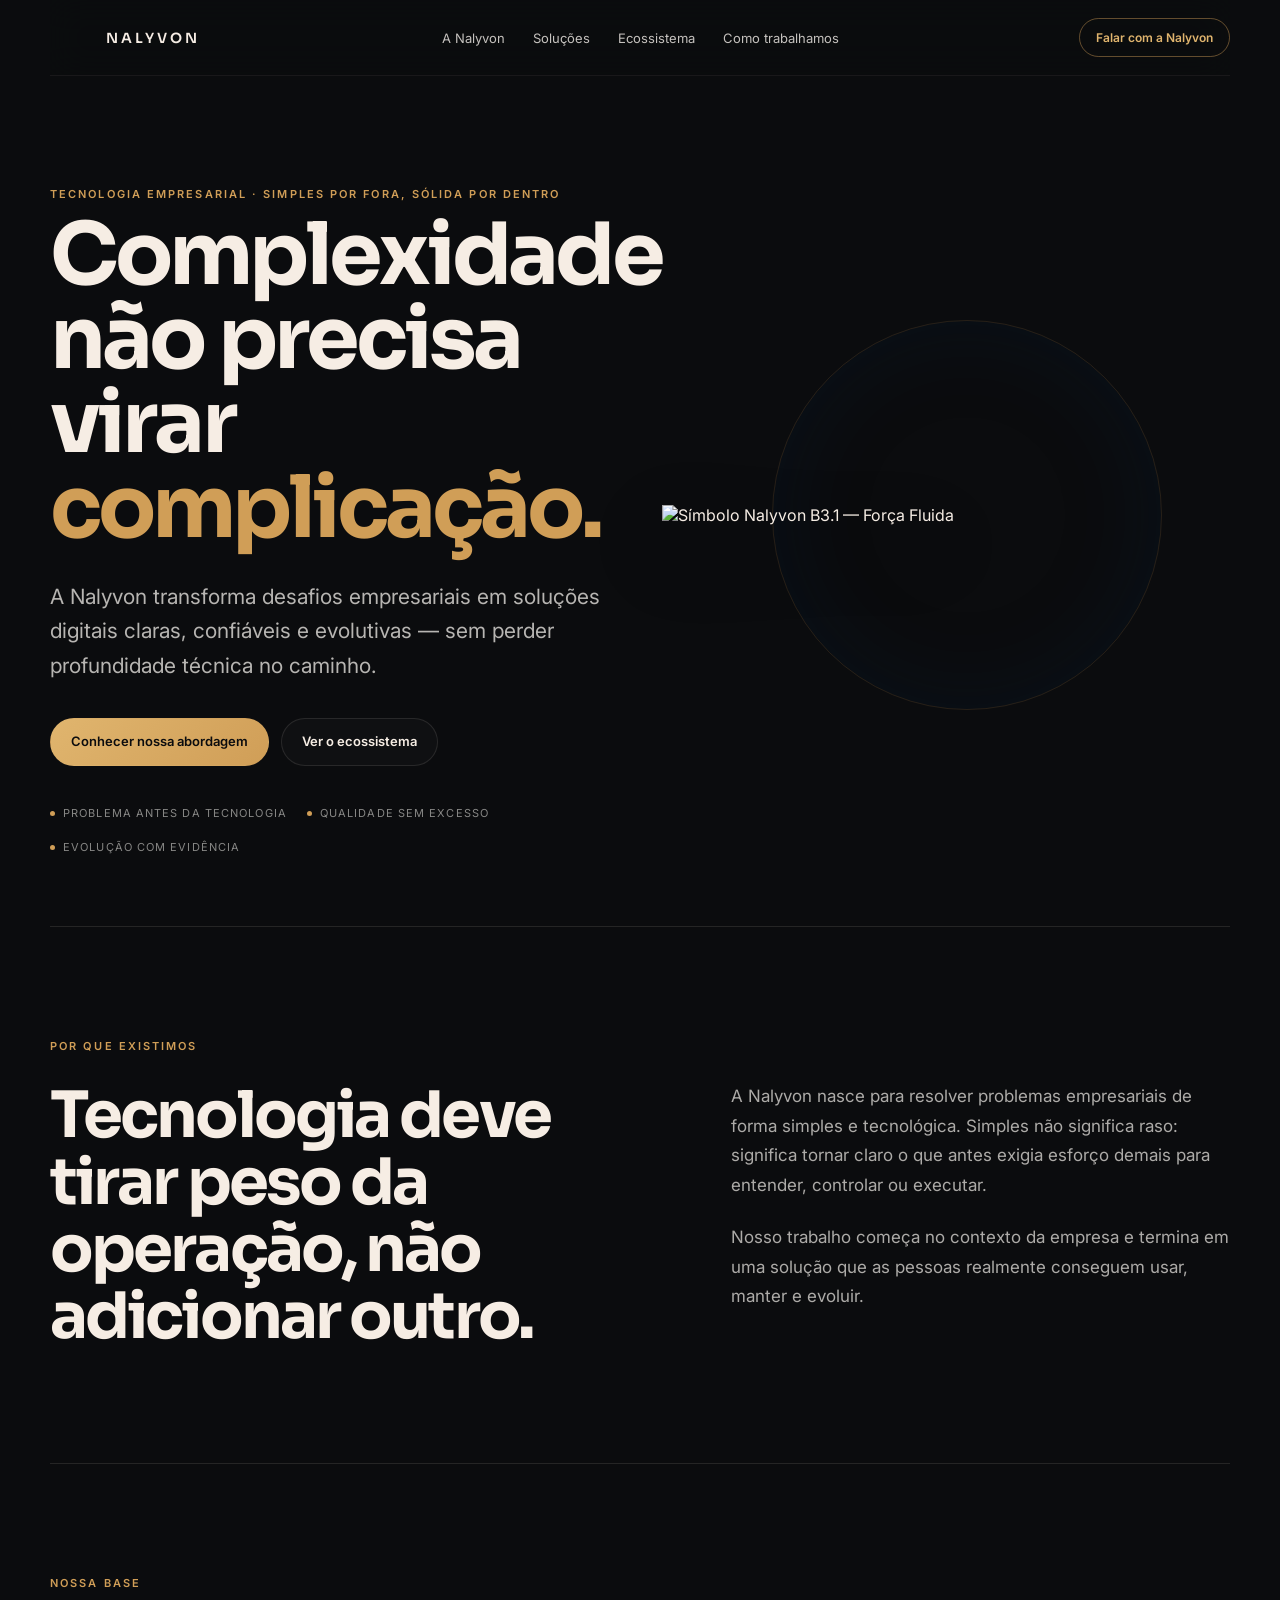
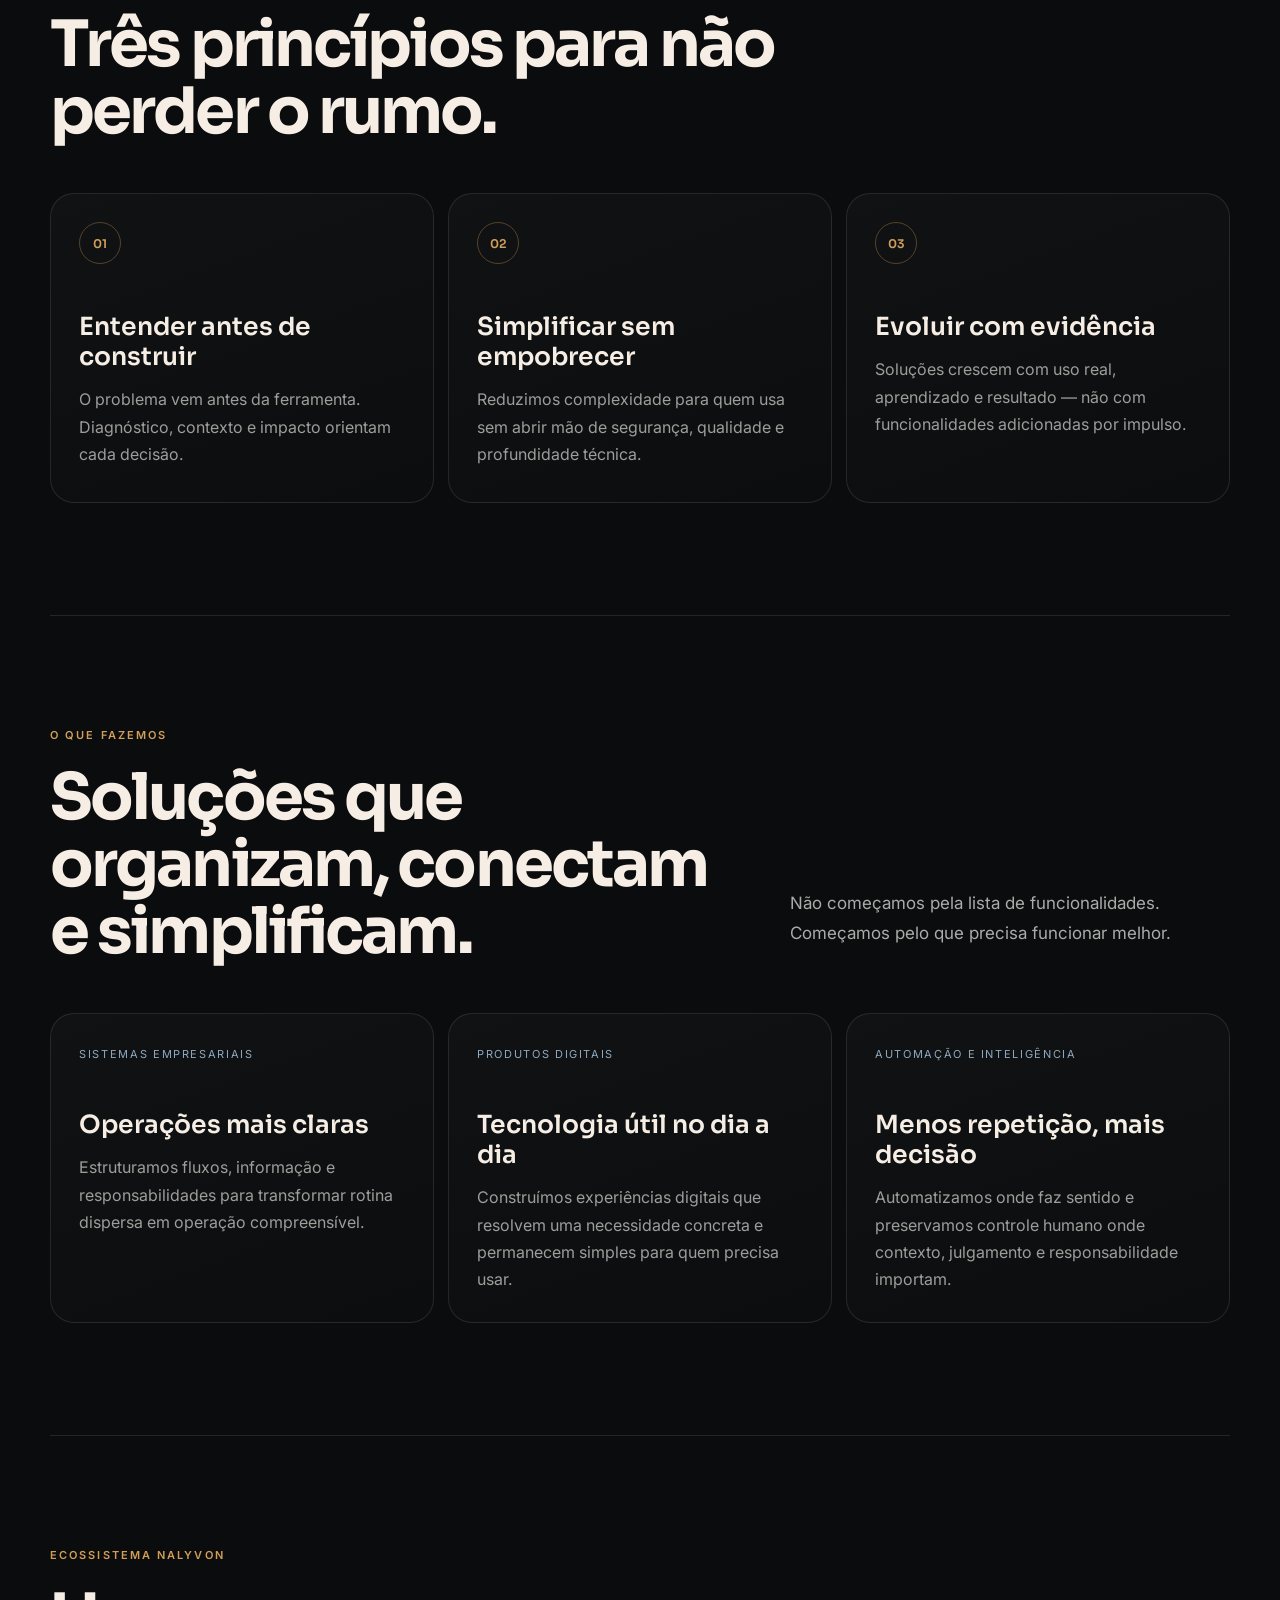
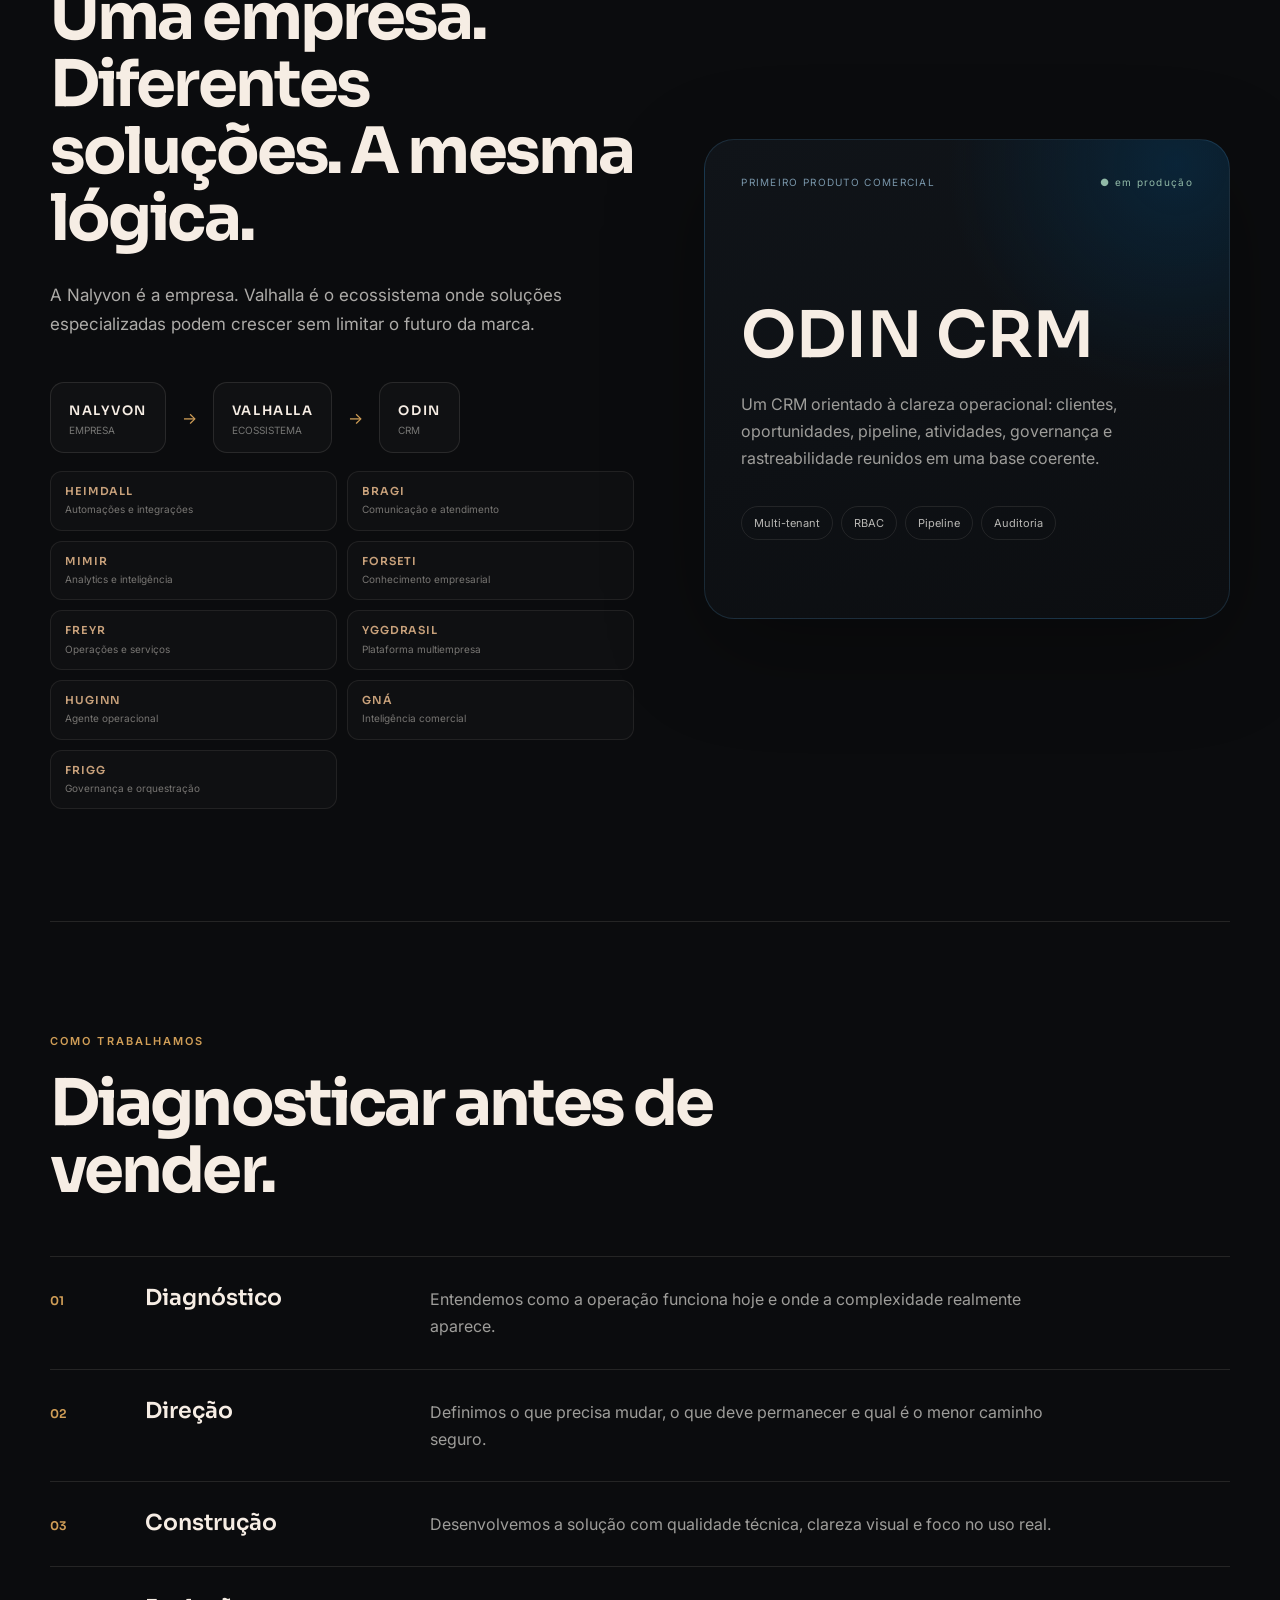
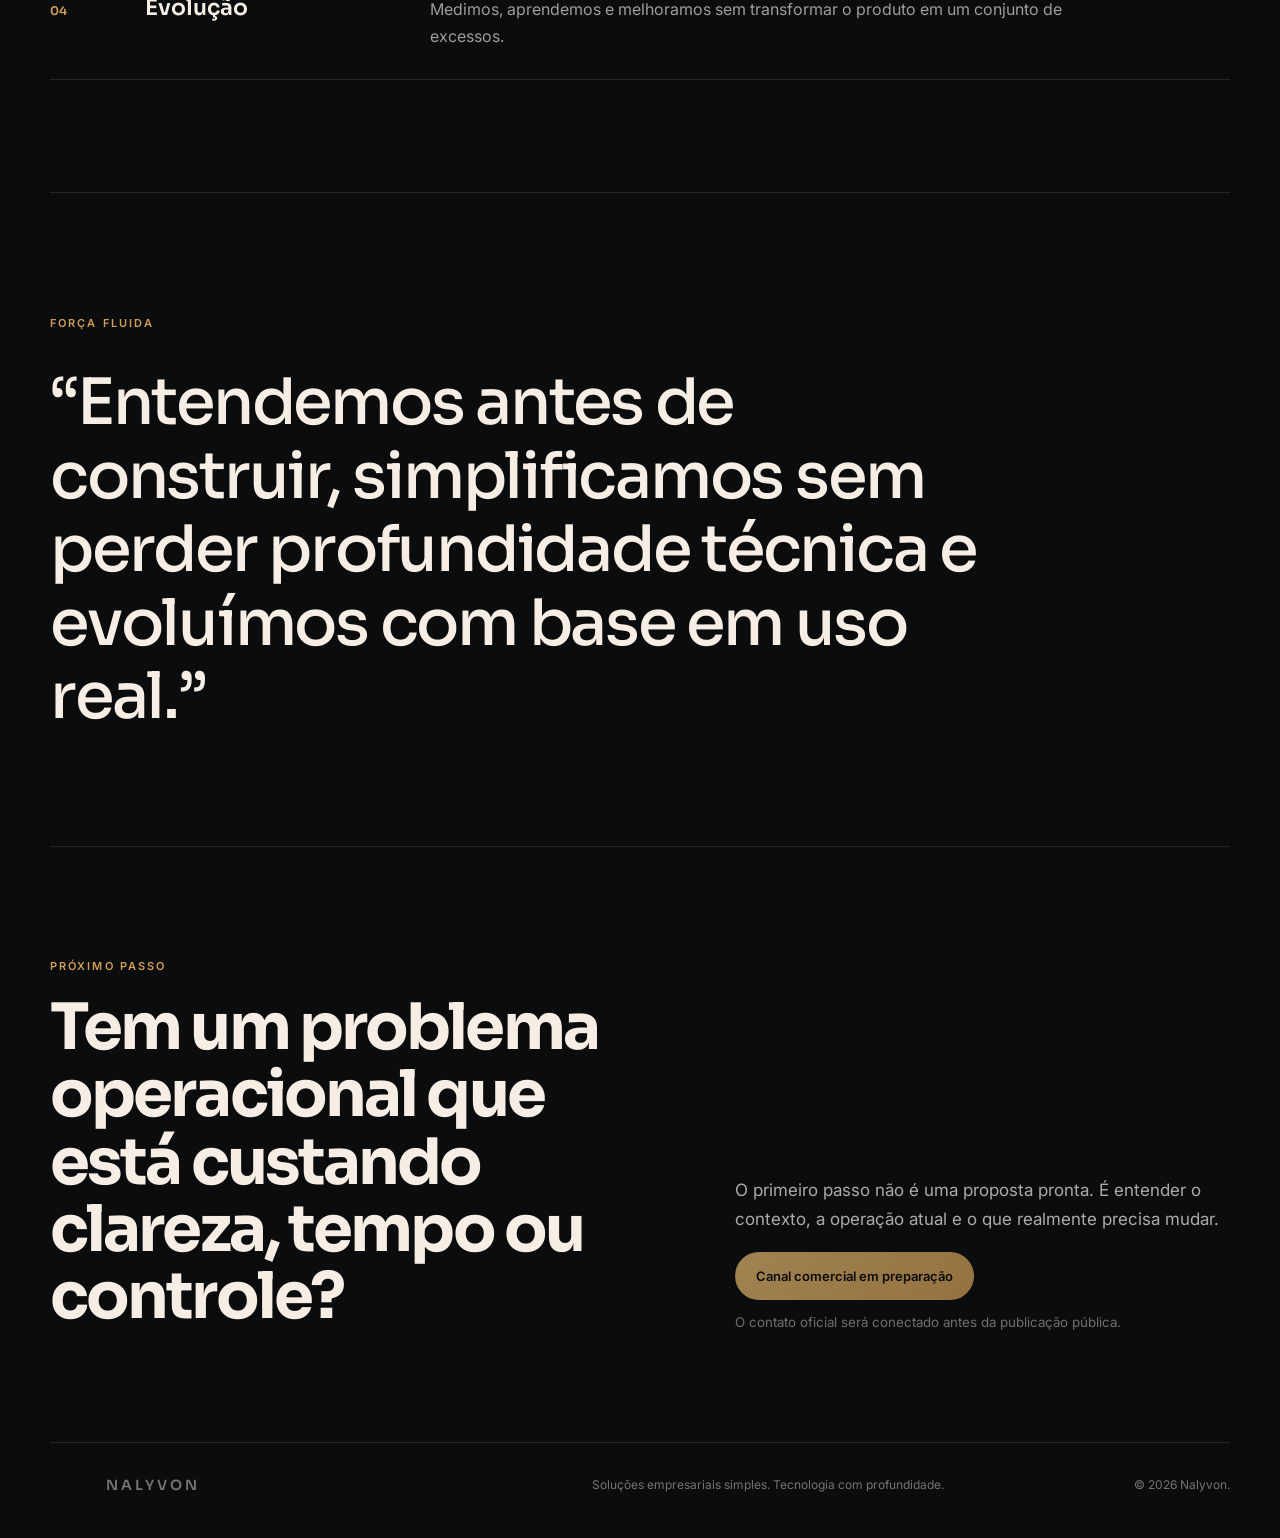
==== NALYVON_Correcao_Visual_Ecossistema_v02/index.html @ 095f1627 "Add files via upload" ====
<!doctype html>
<html lang="pt-BR">
<head>
  <meta charset="utf-8" />
  <meta name="viewport" content="width=device-width,initial-scale=1" />
  <meta name="theme-color" content="#0B0C0E" />
  <meta name="description" content="A Nalyvon transforma desafios empresariais em soluções tecnológicas simples, confiáveis e evolutivas." />
  <meta property="og:title" content="Nalyvon — Tecnologia que transforma complexidade em clareza" />
  <meta property="og:description" content="Soluções empresariais simples por fora, sólidas por dentro." />
  <title>Nalyvon — Tecnologia que transforma complexidade em clareza</title>
  <link rel="preconnect" href="https://fonts.googleapis.com">
  <link rel="preconnect" href="https://fonts.gstatic.com" crossorigin>
  <link href="https://fonts.googleapis.com/css2?family=Inter:wght@400;500;600&family=Sora:wght@500;600;700&display=swap" rel="stylesheet">
  <link rel="icon" type="image/png" href="assets/nalyvon-symbol.png" />
  <link rel="stylesheet" href="styles.css" />
</head>
<body>
  <header class="topbar">
    <a class="brand" href="#inicio" aria-label="Nalyvon, início"><img src="assets/nalyvon-symbol.png" alt=""><span>NALYVON</span></a>
    <nav aria-label="Navegação principal"><a href="#nalyvon">A Nalyvon</a><a href="#solucoes">Soluções</a><a href="#ecossistema">Ecossistema</a><a href="#processo">Como trabalhamos</a></nav>
    <a class="nav-cta" href="#contato">Falar com a Nalyvon</a>
  </header>
  <main>
    <section class="hero" id="inicio">
      <div class="hero-copy">
        <p class="kicker">TECNOLOGIA EMPRESARIAL · SIMPLES POR FORA, SÓLIDA POR DENTRO</p>
        <h1>Complexidade não precisa virar <span>complicação.</span></h1>
        <p class="hero-lead">A Nalyvon transforma desafios empresariais em soluções digitais claras, confiáveis e evolutivas — sem perder profundidade técnica no caminho.</p>
        <div class="hero-actions"><a class="button button-primary" href="#solucoes">Conhecer nossa abordagem</a><a class="button button-ghost" href="#ecossistema">Ver o ecossistema</a></div>
        <div class="hero-proof"><span>Problema antes da tecnologia</span><span>Qualidade sem excesso</span><span>Evolução com evidência</span></div>
      </div>
      <div class="hero-mark"><div class="mark-orbit"></div><img src="assets/nalyvon-symbol.png" alt="Símbolo Nalyvon B3.1 — Força Fluida"></div>
    </section>

    <section class="section intro" id="nalyvon">
      <div class="section-label">POR QUE EXISTIMOS</div>
      <div class="intro-grid"><h2>Tecnologia deve tirar peso da operação, não adicionar outro.</h2><div><p>A Nalyvon nasce para resolver problemas empresariais de forma simples e tecnológica. Simples não significa raso: significa tornar claro o que antes exigia esforço demais para entender, controlar ou executar.</p><p>Nosso trabalho começa no contexto da empresa e termina em uma solução que as pessoas realmente conseguem usar, manter e evoluir.</p></div></div>
    </section>

    <section class="section">
      <div class="section-heading"><div class="section-label">NOSSA BASE</div><h2>Três princípios para não perder o rumo.</h2></div>
      <div class="cards three">
        <article><span class="number">01</span><h3>Entender antes de construir</h3><p>O problema vem antes da ferramenta. Diagnóstico, contexto e impacto orientam cada decisão.</p></article>
        <article><span class="number">02</span><h3>Simplificar sem empobrecer</h3><p>Reduzimos complexidade para quem usa sem abrir mão de segurança, qualidade e profundidade técnica.</p></article>
        <article><span class="number">03</span><h3>Evoluir com evidência</h3><p>Soluções crescem com uso real, aprendizado e resultado — não com funcionalidades adicionadas por impulso.</p></article>
      </div>
    </section>

    <section class="section" id="solucoes">
      <div class="section-heading wide"><div><div class="section-label">O QUE FAZEMOS</div><h2>Soluções que organizam, conectam e simplificam.</h2></div><p>Não começamos pela lista de funcionalidades. Começamos pelo que precisa funcionar melhor.</p></div>
      <div class="cards three solutions">
        <article><small>SISTEMAS EMPRESARIAIS</small><h3>Operações mais claras</h3><p>Estruturamos fluxos, informação e responsabilidades para transformar rotina dispersa em operação compreensível.</p></article>
        <article><small>PRODUTOS DIGITAIS</small><h3>Tecnologia útil no dia a dia</h3><p>Construímos experiências digitais que resolvem uma necessidade concreta e permanecem simples para quem precisa usar.</p></article>
        <article><small>AUTOMAÇÃO E INTELIGÊNCIA</small><h3>Menos repetição, mais decisão</h3><p>Automatizamos onde faz sentido e preservamos controle humano onde contexto, julgamento e responsabilidade importam.</p></article>
      </div>
    </section>

    <section class="section ecosystem" id="ecossistema">
      <div class="ecosystem-copy">
        <div class="section-label">ECOSSISTEMA NALYVON</div>
        <h2>Uma empresa. Diferentes soluções. A mesma lógica.</h2>
        <p>A Nalyvon é a empresa. Valhalla é o ecossistema onde soluções especializadas podem crescer sem limitar o futuro da marca.</p>

        <div class="architecture">
          <div><strong>NALYVON</strong><span>empresa</span></div>
          <i>→</i>
          <div><strong>VALHALLA</strong><span>ecossistema</span></div>
          <i>→</i>
          <div><strong>ODIN</strong><span>CRM</span></div>
        </div>

        <div class="ecosystem-components" aria-label="Componentes do ecossistema Valhalla">
          <div class="ecosystem-component"><strong>HEIMDALL</strong><span>Automações e integrações</span></div>
          <div class="ecosystem-component"><strong>BRAGI</strong><span>Comunicação e atendimento</span></div>
          <div class="ecosystem-component"><strong>MIMIR</strong><span>Analytics e inteligência</span></div>
          <div class="ecosystem-component"><strong>FORSETI</strong><span>Conhecimento empresarial</span></div>
          <div class="ecosystem-component"><strong>FREYR</strong><span>Operações e serviços</span></div>
          <div class="ecosystem-component"><strong>YGGDRASIL</strong><span>Plataforma multiempresa</span></div>
          <div class="ecosystem-component"><strong>HUGINN</strong><span>Agente operacional</span></div>
          <div class="ecosystem-component"><strong>GNÁ</strong><span>Inteligência comercial</span></div>
          <div class="ecosystem-component"><strong>FRIGG</strong><span>Governança e orquestração</span></div>
        </div>
      </div>

      <article class="odin">
        <div class="odin-top"><span>PRIMEIRO PRODUTO COMERCIAL</span><span class="status-live">● em produção</span></div>
        <h3>ODIN CRM</h3>
        <p>Um CRM orientado à clareza operacional: clientes, oportunidades, pipeline, atividades, governança e rastreabilidade reunidos em uma base coerente.</p>
        <div class="tags"><span>Multi-tenant</span><span>RBAC</span><span>Pipeline</span><span>Auditoria</span></div>
      </article>
    </section>

    <section class="section" id="processo"><div class="section-heading"><div class="section-label">COMO TRABALHAMOS</div><h2>Diagnosticar antes de vender.</h2></div><div class="process"><article><span>01</span><h3>Diagnóstico</h3><p>Entendemos como a operação funciona hoje e onde a complexidade realmente aparece.</p></article><article><span>02</span><h3>Direção</h3><p>Definimos o que precisa mudar, o que deve permanecer e qual é o menor caminho seguro.</p></article><article><span>03</span><h3>Construção</h3><p>Desenvolvemos a solução com qualidade técnica, clareza visual e foco no uso real.</p></article><article><span>04</span><h3>Evolução</h3><p>Medimos, aprendemos e melhoramos sem transformar o produto em um conjunto de excessos.</p></article></div></section>

    <section class="section statement"><p class="section-label">FORÇA FLUIDA</p><blockquote>“Entendemos antes de construir, simplificamos sem perder profundidade técnica e evoluímos com base em uso real.”</blockquote><img src="assets/nalyvon-symbol.png" alt=""></section>

    <section class="section contact" id="contato"><div><div class="section-label">PRÓXIMO PASSO</div><h2>Tem um problema operacional que está custando clareza, tempo ou controle?</h2></div><div><p>O primeiro passo não é uma proposta pronta. É entender o contexto, a operação atual e o que realmente precisa mudar.</p><button class="button button-primary" disabled>Canal comercial em preparação</button><small>O contato oficial será conectado antes da publicação pública.</small></div></section>
  </main>
  <footer><a class="brand" href="#inicio"><img src="assets/nalyvon-symbol.png" alt=""><span>NALYVON</span></a><p>Soluções empresariais simples. Tecnologia com profundidade.</p><p>© 2026 Nalyvon.</p></footer>
</body>
</html>
---- NALYVON_Correcao_Visual_Ecossistema_v02/styles.css ----
:root {
  font-family: 'Inter', system-ui, sans-serif;
  color: #f6ede4;
  background: #0b0c0e;
  font-synthesis: none;
  text-rendering: optimizeLegibility;
  --graphite: #0b0c0e;
  --surface: #111318;
  --surface-2: #171b21;
  --petrol: #002347;
  --petrol-light: #0a4f7b;
  --gold: #d09e57;
  --gold-soft: #e0b56e;
  --warm: #f6ede4;
  --muted: #a9a8a7;
  --border: rgba(246, 237, 228, .11);
}

* { box-sizing: border-box; }
html { scroll-behavior: smooth; }
body { margin: 0; min-width: 320px; background: var(--graphite); }
a { color: inherit; text-decoration: none; }
button, a { -webkit-tap-highlight-color: transparent; }
button:focus-visible, a:focus-visible { outline: 2px solid var(--gold); outline-offset: 4px; }

.site-shell { min-height: 100vh; overflow: clip; background:
  radial-gradient(circle at 75% 5%, rgba(0, 67, 113, .18), transparent 30%),
  linear-gradient(180deg, #090a0c 0%, #0b0c0e 100%);
}

.topbar {
  position: sticky; top: 0; z-index: 50;
  display: grid; grid-template-columns: 1fr auto 1fr; align-items: center;
  width: min(1180px, calc(100% - 32px)); margin: 0 auto; padding: 18px 0;
  background: rgba(11, 12, 14, .75); backdrop-filter: blur(18px);
  border-bottom: 1px solid rgba(246, 237, 228, .06);
}
.brand { display: inline-flex; align-items: center; gap: 12px; width: max-content; font: 600 14px/1 'Sora'; letter-spacing: .22em; }
.brand img { width: 44px; height: auto; object-fit: contain; flex: 0 0 auto; display: block; }
.topbar nav { display: flex; gap: 28px; font-size: 13px; color: #c5c2be; }
.topbar nav a:hover { color: var(--warm); }
.nav-cta { justify-self: end; border: 1px solid rgba(208, 158, 87, .45); padding: 11px 16px; border-radius: 999px; font-size: 12px; font-weight: 600; color: var(--gold-soft); }

.hero {
  position: relative; min-height: 820px; display: grid; grid-template-columns: 1.08fr .92fr; align-items: center;
  width: min(1180px, calc(100% - 32px)); margin: 0 auto; padding: 100px 0 72px;
}
.hero-copy { position: relative; z-index: 2; max-width: 700px; }
.kicker, .section-label { color: var(--gold); letter-spacing: .19em; font: 600 11px/1.4 'Inter'; }
.hero h1, .section h2 { font-family: 'Sora', sans-serif; letter-spacing: -.045em; margin: 0; }
.hero h1 { font-size: clamp(54px, 6.7vw, 94px); line-height: .98; max-width: 850px; }
.hero h1 span { color: var(--gold); }
.hero-lead { max-width: 650px; margin: 30px 0 0; color: #b7b5b2; font-size: clamp(18px, 2vw, 21px); line-height: 1.65; }
.hero-actions { display: flex; gap: 12px; flex-wrap: wrap; margin-top: 34px; }
.button { min-height: 48px; display: inline-flex; align-items: center; justify-content: center; padding: 0 20px; border-radius: 999px; border: 1px solid transparent; font: 600 13px/1 'Inter'; transition: transform .2s ease, background .2s ease, border-color .2s ease; }
.button:hover { transform: translateY(-2px); }
.button-primary { color: #0b0c0e; background: linear-gradient(135deg, var(--gold-soft), var(--gold)); }
.button-ghost { border-color: var(--border); color: var(--warm); background: rgba(255,255,255,.02); }
.button:disabled { opacity: .7; cursor: default; }
.hero-proof { display: flex; gap: 20px; flex-wrap: wrap; margin-top: 40px; color: #878785; font-size: 11px; text-transform: uppercase; letter-spacing: .1em; }
.hero-proof span::before { content: ''; display: inline-block; width: 5px; height: 5px; border-radius: 50%; background: var(--gold); margin-right: 8px; vertical-align: middle; }

.hero-mark { position: relative; display: grid; place-items: center; min-height: 560px; }
.hero-mark img { width: min(610px, 48vw); filter: drop-shadow(0 28px 42px rgba(0,0,0,.45)); animation: float 7s ease-in-out infinite; }
.mark-orbit { position: absolute; width: 390px; height: 390px; border-radius: 50%; border: 1px solid rgba(208,158,87,.14); box-shadow: inset 0 0 90px rgba(0,35,71,.22); }
.hero-glow { position: absolute; pointer-events: none; border-radius: 50%; filter: blur(20px); }
.hero-glow-a { width: 520px; height: 520px; right: -180px; top: 110px; background: radial-gradient(circle, rgba(0,80,140,.22), transparent 68%); }
.hero-glow-b { width: 320px; height: 320px; right: 140px; bottom: 100px; background: radial-gradient(circle, rgba(208,158,87,.10), transparent 68%); }

.section { width: min(1180px, calc(100% - 32px)); margin: 0 auto; padding: 112px 0; border-top: 1px solid var(--border); }
.section h2 { font-size: clamp(38px, 5vw, 66px); line-height: 1.05; }
.intro-grid { display: grid; grid-template-columns: 1.1fr .9fr; gap: 70px; margin-top: 28px; align-items: start; }
.intro-grid p, .section-heading-wide > p, .ecosystem-copy > p, .contact-copy > p { color: #adaba8; line-height: 1.75; font-size: 17px; margin-top: 0; }
.intro-grid p + p { margin-top: 22px; }
.section-heading { max-width: 760px; }
.section-heading h2 { margin-top: 20px; }
.section-heading-wide { max-width: none; display: grid; grid-template-columns: 1.2fr .8fr; gap: 80px; align-items: end; }

.pillars-grid, .solutions-grid { display: grid; grid-template-columns: repeat(3, 1fr); gap: 14px; margin-top: 48px; }
.pillar-card, .solution-card { position: relative; min-height: 310px; padding: 28px; border: 1px solid var(--border); border-radius: 24px; background: linear-gradient(160deg, rgba(255,255,255,.028), rgba(255,255,255,.008)); }
.pillar-number { display: inline-grid; place-items: center; width: 42px; height: 42px; border-radius: 50%; border: 1px solid rgba(208,158,87,.35); color: var(--gold); font: 600 12px 'Sora'; }
.pillar-card h3, .solution-card h3, .odin-card h3, .process-item h3 { font: 600 25px/1.2 'Sora'; margin: 48px 0 14px; }
.pillar-card p, .solution-card p, .odin-card p, .process-item p { color: #9e9d9a; line-height: 1.7; margin: 0; }
.solution-card { min-height: 360px; overflow: hidden; }
.solution-card > span { color: #8ea9bf; font-size: 11px; letter-spacing: .15em; text-transform: uppercase; }
.solution-card h3 { margin-top: 86px; }
.card-line { position: absolute; left: 28px; right: 28px; bottom: 0; height: 2px; background: linear-gradient(90deg, var(--gold), transparent); opacity: .45; }

.ecosystem { display: grid; grid-template-columns: 1fr .9fr; gap: 70px; align-items: center; }
.ecosystem-copy h2 { margin: 20px 0 28px; }
.architecture { display: flex; align-items: center; gap: 16px; flex-wrap: wrap; margin-top: 42px; }
.architecture div { padding: 16px 18px; border-radius: 14px; background: rgba(255,255,255,.025); border: 1px solid var(--border); }
.architecture strong { font: 600 13px 'Sora'; letter-spacing: .12em; }
.architecture span { display: block; margin-top: 5px; color: #767674; font-size: 10px; text-transform: uppercase; }
.architecture i { color: var(--gold); font-style: normal; }
.ecosystem-components { display: grid; grid-template-columns: repeat(2, minmax(0, 1fr)); gap: 10px; margin-top: 18px; }
.ecosystem-component { padding: 13px 14px; border: 1px solid rgba(246,237,228,.08); border-radius: 12px; background: rgba(255,255,255,.018); }
.ecosystem-component strong { display: block; color: #c8a17b; font: 600 11px/1.2 'Sora'; letter-spacing: .08em; }
.ecosystem-component span { display: block; margin-top: 5px; color: #777572; font-size: 10px; line-height: 1.35; }
.status-live { color: #91b9a7; }
.odin-card { min-height: 480px; padding: 36px; border-radius: 30px; border: 1px solid rgba(74,137,182,.22); background: radial-gradient(circle at 90% 5%, rgba(0,74,124,.32), transparent 35%), linear-gradient(160deg, #101419, #0c0e11); box-shadow: 0 30px 100px rgba(0,0,0,.28); }
.odin-topline { display: flex; justify-content: space-between; gap: 12px; font-size: 10px; letter-spacing: .13em; color: #7895a9; }
.status-dot::before { content: ''; width: 6px; height: 6px; display: inline-block; border-radius: 50%; background: var(--gold); margin-right: 7px; }
.odin-card h3 { font-size: clamp(42px, 5vw, 64px); margin-top: 110px; color: var(--warm); }
.odin-features { display: flex; flex-wrap: wrap; gap: 8px; margin-top: 34px; }
.odin-features span { padding: 9px 12px; border-radius: 999px; border: 1px solid rgba(246,237,228,.09); color: #b8b7b4; font-size: 11px; }

.process-list { margin-top: 52px; border-top: 1px solid var(--border); }
.process-item { display: grid; grid-template-columns: 70px 260px 1fr; align-items: baseline; gap: 25px; padding: 28px 0; border-bottom: 1px solid var(--border); }
.process-item > span { color: var(--gold); font: 600 12px 'Sora'; }
.process-item h3 { margin: 0; font-size: 22px; }
.process-item p { max-width: 650px; }

.statement { position: relative; min-height: 600px; display: grid; align-content: center; overflow: hidden; }
.statement-label { color: var(--gold); font: 600 11px 'Inter'; letter-spacing: .18em; }
.statement blockquote { position: relative; z-index: 2; max-width: 930px; margin: 24px 0 0; font: 500 clamp(36px, 5vw, 68px)/1.15 'Sora'; letter-spacing: -.035em; }
.statement img { position: absolute; width: min(430px, 46vw); right: 3%; bottom: -62px; opacity: .07; filter: blur(.2px); pointer-events: none; }

.contact { display: grid; grid-template-columns: 1.1fr .9fr; gap: 80px; align-items: end; }
.contact h2 { margin-top: 20px; }
.contact-copy small { display: block; margin-top: 14px; color: #6f6f6d; }

footer { width: min(1180px, calc(100% - 32px)); margin: 0 auto; padding: 34px 0 46px; border-top: 1px solid var(--border); display: grid; grid-template-columns: 1fr 1fr auto; gap: 30px; align-items: center; color: #747472; font-size: 12px; }
.brand-footer { color: var(--warm); }
footer p { margin: 0; }

@keyframes float { 0%,100% { transform: translateY(0) rotate(-1deg); } 50% { transform: translateY(-14px) rotate(1deg); } }

@media (max-width: 980px) {
  .topbar { grid-template-columns: 1fr auto; }
  .topbar nav { display: none; }
  .hero { grid-template-columns: 1fr; padding-top: 78px; }
  .hero-mark { min-height: 440px; order: -1; }
  .hero-mark img { width: min(620px, 90vw); }
  .intro-grid, .section-heading-wide, .ecosystem, .contact { grid-template-columns: 1fr; gap: 38px; }
  .pillars-grid, .solutions-grid { grid-template-columns: 1fr; }
  .pillar-card, .solution-card { min-height: 260px; }
  .solution-card h3 { margin-top: 55px; }
  .odin-card { min-height: 420px; }
  .process-item { grid-template-columns: 55px 190px 1fr; }
  footer { grid-template-columns: 1fr; }
}

@media (max-width: 640px) {
  .topbar { width: min(100% - 24px, 1180px); }
  .nav-cta { display: none; }
  .hero, .section, footer { width: min(100% - 24px, 1180px); }
  .hero { min-height: auto; padding: 38px 0 72px; }
  .hero-mark { min-height: 310px; }
  .mark-orbit { width: 250px; height: 250px; }
  .hero h1 { font-size: clamp(44px, 14vw, 68px); }
  .hero-lead { font-size: 17px; }
  .hero-actions { flex-direction: column; }
  .button { width: 100%; }
  .hero-proof { display: grid; gap: 10px; }
  .section { padding: 82px 0; }
  .section h2 { font-size: clamp(34px, 11vw, 50px); }
  .pillar-card, .solution-card, .odin-card { border-radius: 20px; padding: 24px; }
  .process-item { grid-template-columns: 40px 1fr; gap: 14px; }
  .process-item p { grid-column: 2; }
  .statement { min-height: 520px; }
  .statement blockquote { font-size: 36px; }
  .architecture i { display: none; }
  .brand img { width: 40px; }
  .statement img { width: 330px; left: 50%; right: auto; bottom: -42px; transform: translateX(-50%); opacity: .065; }
  .ecosystem-components { grid-template-columns: repeat(2, minmax(0, 1fr)); gap: 8px; }
  .ecosystem-component { padding: 12px; }
}

@media (prefers-reduced-motion: reduce) {
  *, *::before, *::after { scroll-behavior: auto !important; animation-duration: .001ms !important; animation-iteration-count: 1 !important; transition-duration: .001ms !important; }
}

/* Static deploy aliases */
.cards.three { display:grid; grid-template-columns:repeat(3,1fr); gap:14px; margin-top:48px; }
.cards.three article { position:relative; min-height:310px; padding:28px; border:1px solid var(--border); border-radius:24px; background:linear-gradient(160deg, rgba(255,255,255,.028), rgba(255,255,255,.008)); }
.cards.three article h3 { font:600 25px/1.2 'Sora'; margin:48px 0 14px; }
.cards.three article p { color:#9e9d9a; line-height:1.7; margin:0; }
.number { display:inline-grid; place-items:center; width:42px; height:42px; border-radius:50%; border:1px solid rgba(208,158,87,.35); color:var(--gold); font:600 12px 'Sora'; }
.solutions article { min-height:360px; overflow:hidden; }
.solutions article small { color:#8ea9bf; font-size:11px; letter-spacing:.15em; }
.solutions article h3 { margin-top:86px; }
.section-heading.wide { max-width:none; display:grid; grid-template-columns:1.2fr .8fr; gap:80px; align-items:end; }
.section-heading.wide > p { color:#adaba8; line-height:1.75; font-size:17px; margin-top:0; }
.ecosystem > div > p { color:#adaba8; line-height:1.75; font-size:17px; }
.odin { min-height:480px; padding:36px; border-radius:30px; border:1px solid rgba(74,137,182,.22); background:radial-gradient(circle at 90% 5%, rgba(0,74,124,.32), transparent 35%), linear-gradient(160deg,#101419,#0c0e11); box-shadow:0 30px 100px rgba(0,0,0,.28); }
.odin-top { display:flex; justify-content:space-between; gap:12px; font-size:10px; letter-spacing:.13em; color:#7895a9; }
.odin h3 { font:600 clamp(42px,5vw,64px)/1.2 'Sora'; margin:110px 0 14px; }
.odin p { color:#9e9d9a; line-height:1.7; }
.tags { display:flex; flex-wrap:wrap; gap:8px; margin-top:34px; }
.tags span { padding:9px 12px; border-radius:999px; border:1px solid rgba(246,237,228,.09); color:#b8b7b4; font-size:11px; }
.process { margin-top:52px; border-top:1px solid var(--border); }
.process article { display:grid; grid-template-columns:70px 260px 1fr; align-items:baseline; gap:25px; padding:28px 0; border-bottom:1px solid var(--border); }
.process article > span { color:var(--gold); font:600 12px 'Sora'; }
.process article h3 { font:600 22px/1.2 'Sora'; margin:0; }
.process article p { max-width:650px; color:#9e9d9a; line-height:1.7; margin:0; }
.contact > div:last-child > p { color:#adaba8; line-height:1.75; font-size:17px; }
.contact small { display:block; margin-top:14px; color:#6f6f6d; }
@media (max-width:980px){ .cards.three{grid-template-columns:1fr}.section-heading.wide{grid-template-columns:1fr;gap:38px}.process article{grid-template-columns:55px 190px 1fr} }
@media (max-width:640px){ .process article{grid-template-columns:40px 1fr;gap:14px}.process article p{grid-column:2}.cards.three article{border-radius:20px;padding:24px}.solutions article h3{margin-top:55px} }
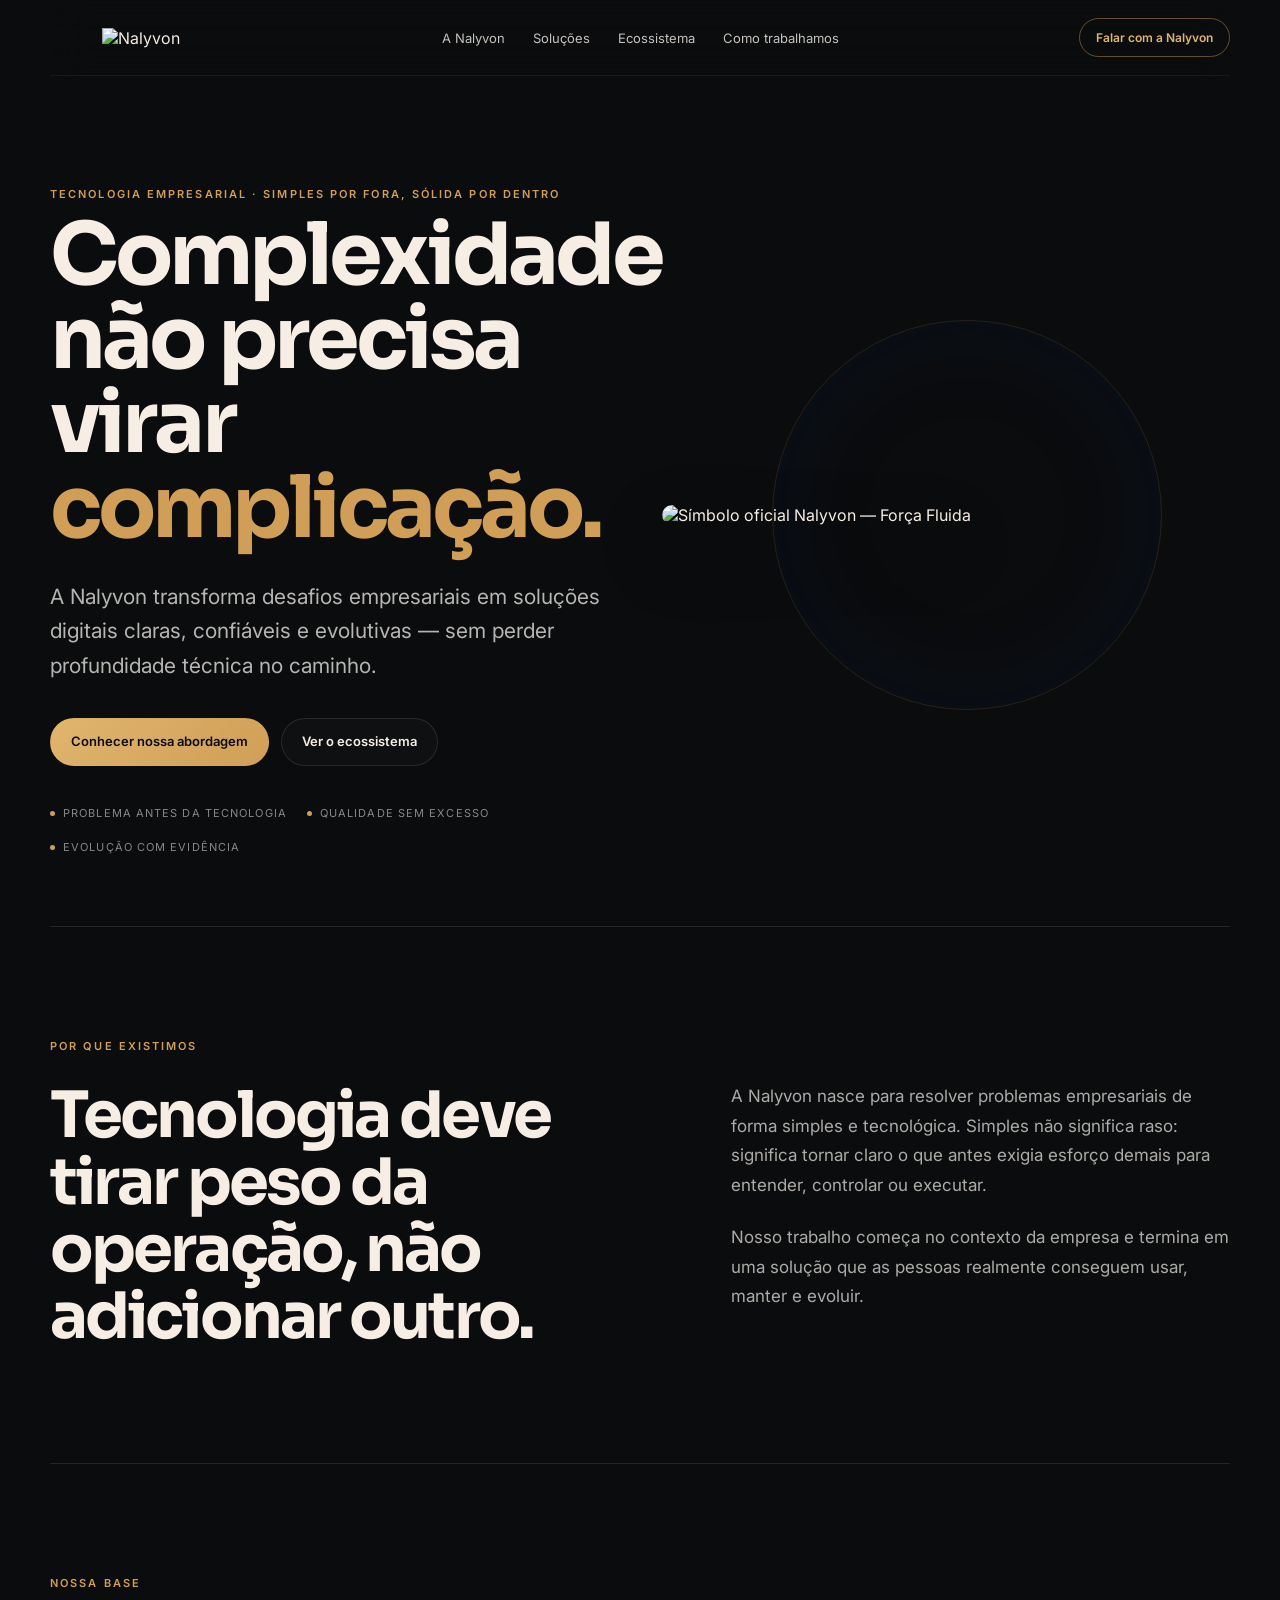
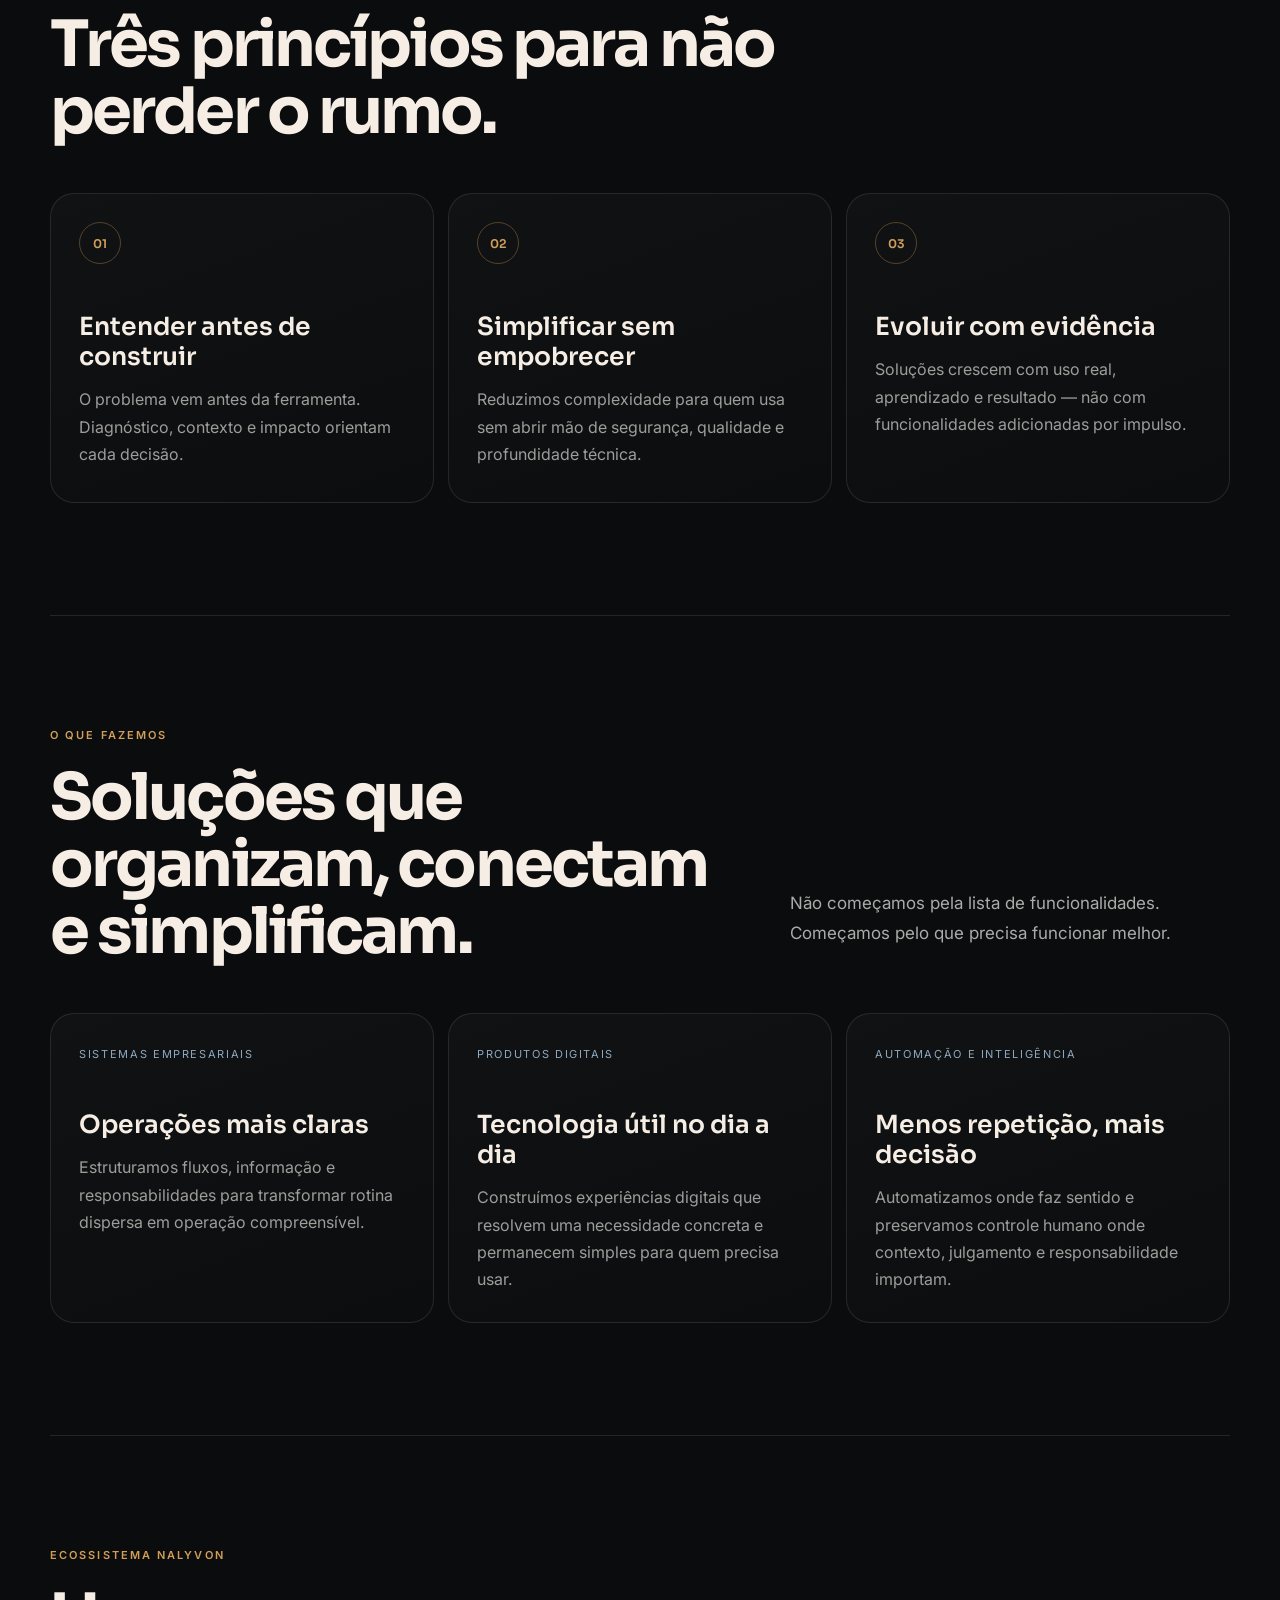
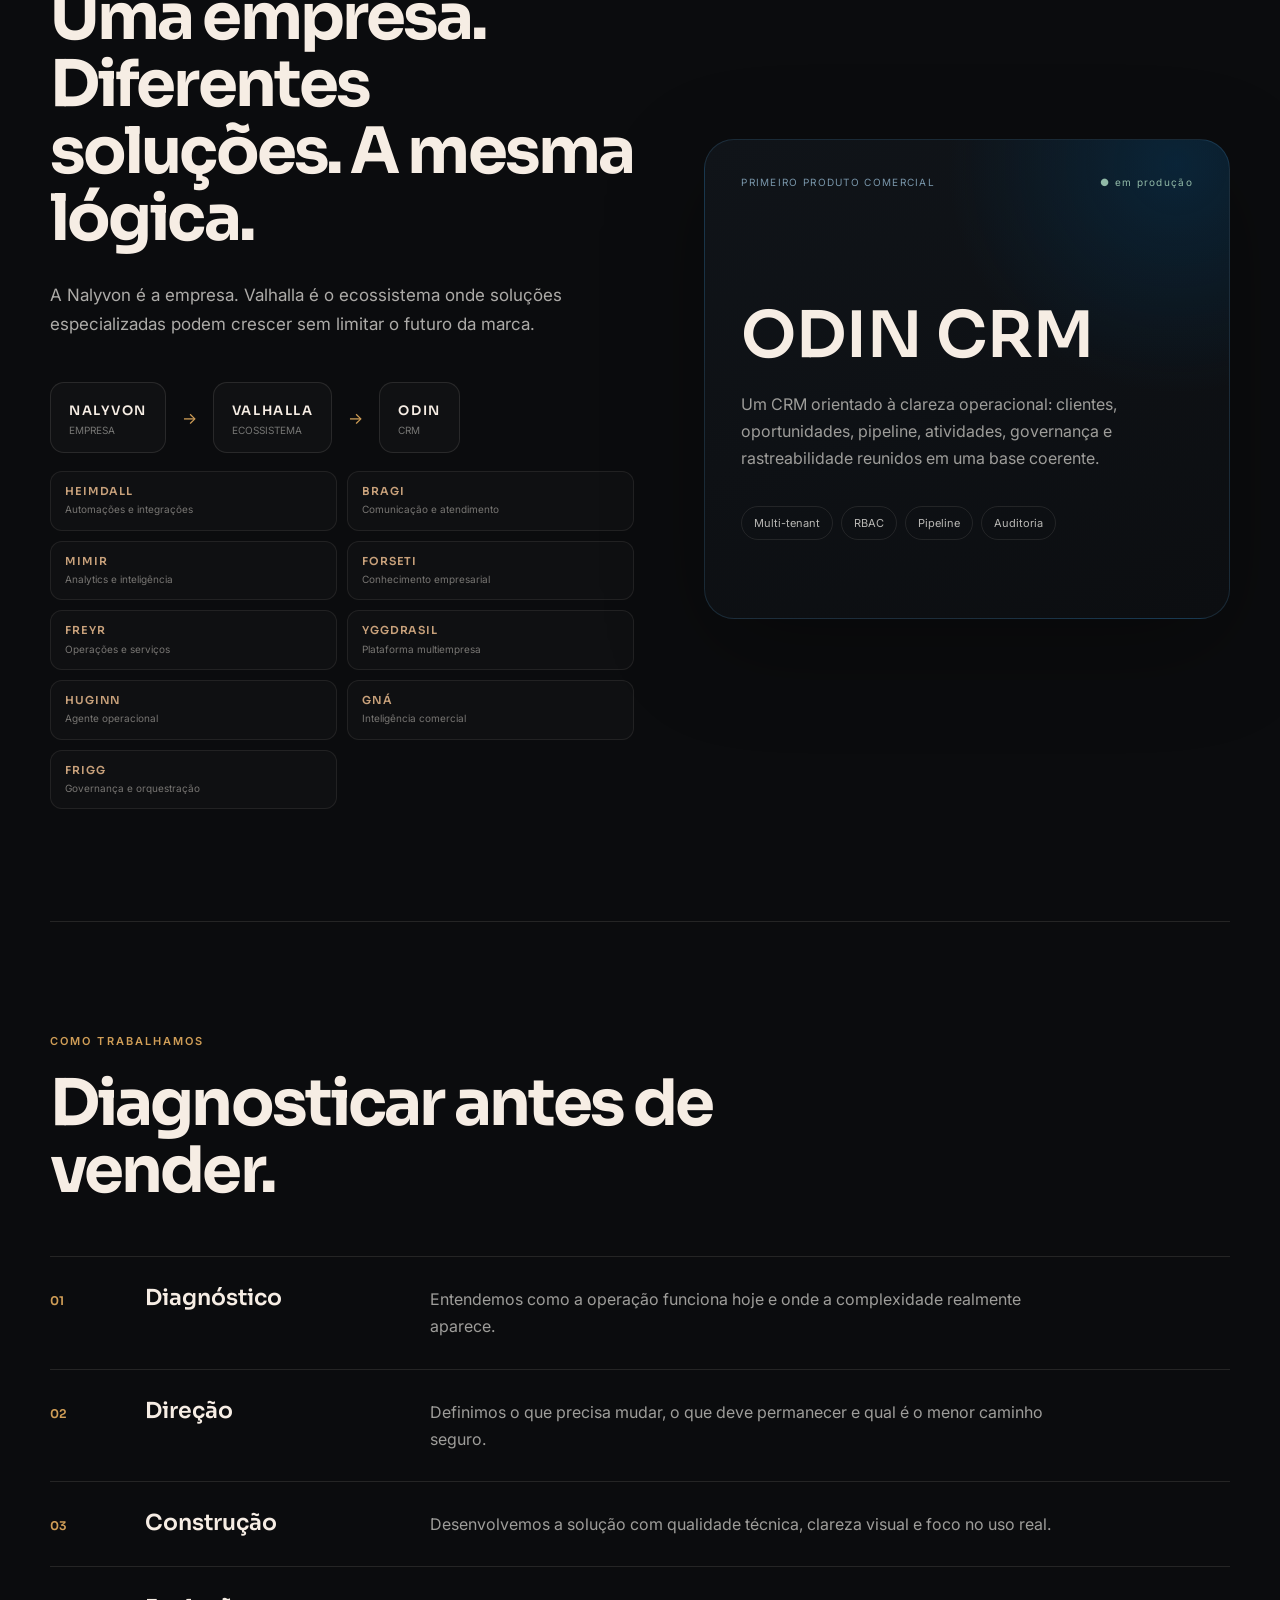
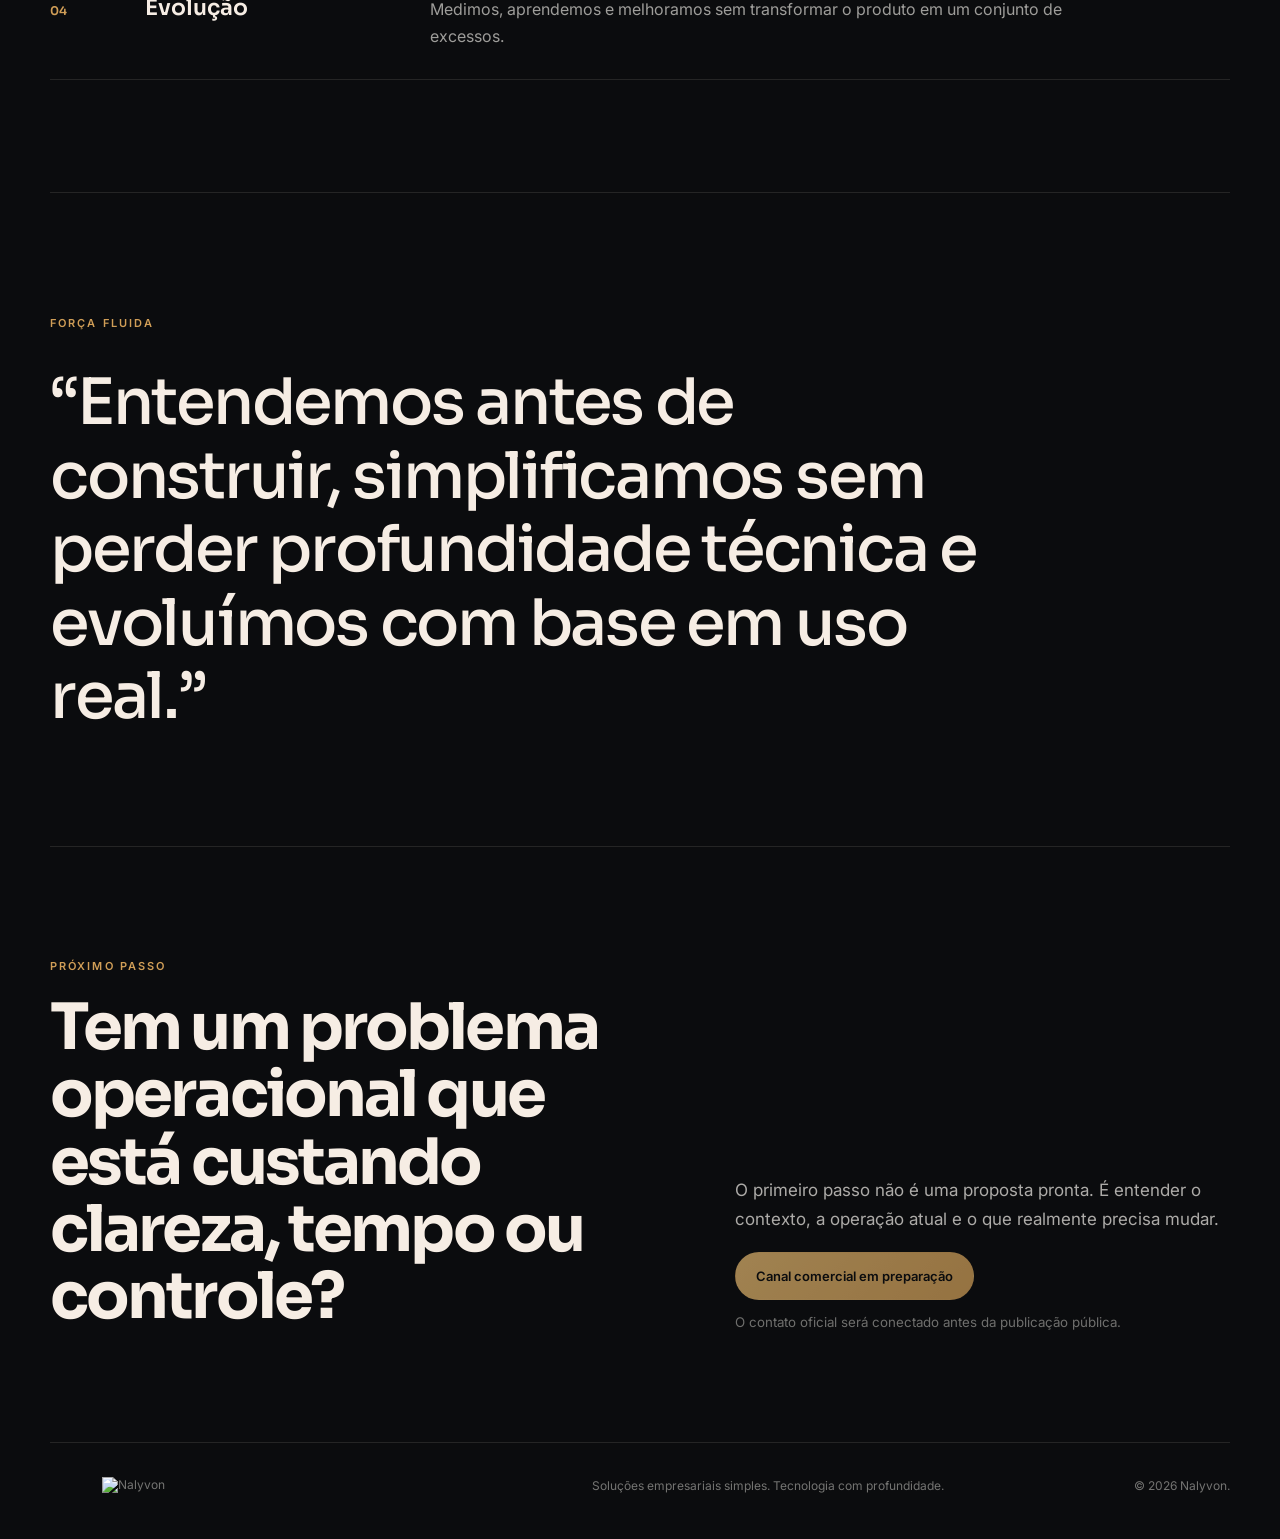
==== commit d6386636: "Add files via upload" ====
--- a/NALYVON_Correcao_Visual_Ecossistema_v02/index.html
+++ b/NALYVON_Correcao_Visual_Ecossistema_v02/index.html
@@ -11,12 +11,12 @@
   <link rel="preconnect" href="https://fonts.googleapis.com">
   <link rel="preconnect" href="https://fonts.gstatic.com" crossorigin>
   <link href="https://fonts.googleapis.com/css2?family=Inter:wght@400;500;600&family=Sora:wght@500;600;700&display=swap" rel="stylesheet">
-  <link rel="icon" type="image/png" href="assets/nalyvon-symbol.png" />
+  <link rel="icon" type="image/png" href="assets/nalyvon-favicon.png" />
   <link rel="stylesheet" href="styles.css" />
 </head>
 <body>
   <header class="topbar">
-    <a class="brand" href="#inicio" aria-label="Nalyvon, início"><img src="assets/nalyvon-symbol.png" alt=""><span>NALYVON</span></a>
+    <a class="brand" href="#inicio" aria-label="Nalyvon, início"><img class="brand-symbol" src="assets/nalyvon-symbol-oficial.png" alt="" aria-hidden="true"><img class="brand-wordmark" src="assets/nalyvon-wordmark-oficial.png" alt="Nalyvon"></a>
     <nav aria-label="Navegação principal"><a href="#nalyvon">A Nalyvon</a><a href="#solucoes">Soluções</a><a href="#ecossistema">Ecossistema</a><a href="#processo">Como trabalhamos</a></nav>
     <a class="nav-cta" href="#contato">Falar com a Nalyvon</a>
   </header>
@@ -29,7 +29,7 @@
         <div class="hero-actions"><a class="button button-primary" href="#solucoes">Conhecer nossa abordagem</a><a class="button button-ghost" href="#ecossistema">Ver o ecossistema</a></div>
         <div class="hero-proof"><span>Problema antes da tecnologia</span><span>Qualidade sem excesso</span><span>Evolução com evidência</span></div>
       </div>
-      <div class="hero-mark"><div class="mark-orbit"></div><img src="assets/nalyvon-symbol.png" alt="Símbolo Nalyvon B3.1 — Força Fluida"></div>
+      <div class="hero-mark"><div class="mark-orbit"></div><img src="assets/nalyvon-symbol-oficial.png" alt="Símbolo oficial Nalyvon — Força Fluida"></div>
     </section>
 
     <section class="section intro" id="nalyvon">
@@ -92,10 +92,10 @@
 
     <section class="section" id="processo"><div class="section-heading"><div class="section-label">COMO TRABALHAMOS</div><h2>Diagnosticar antes de vender.</h2></div><div class="process"><article><span>01</span><h3>Diagnóstico</h3><p>Entendemos como a operação funciona hoje e onde a complexidade realmente aparece.</p></article><article><span>02</span><h3>Direção</h3><p>Definimos o que precisa mudar, o que deve permanecer e qual é o menor caminho seguro.</p></article><article><span>03</span><h3>Construção</h3><p>Desenvolvemos a solução com qualidade técnica, clareza visual e foco no uso real.</p></article><article><span>04</span><h3>Evolução</h3><p>Medimos, aprendemos e melhoramos sem transformar o produto em um conjunto de excessos.</p></article></div></section>
 
-    <section class="section statement"><p class="section-label">FORÇA FLUIDA</p><blockquote>“Entendemos antes de construir, simplificamos sem perder profundidade técnica e evoluímos com base em uso real.”</blockquote><img src="assets/nalyvon-symbol.png" alt=""></section>
+    <section class="section statement"><p class="section-label">FORÇA FLUIDA</p><blockquote>“Entendemos antes de construir, simplificamos sem perder profundidade técnica e evoluímos com base em uso real.”</blockquote><img src="assets/nalyvon-symbol-oficial.png" alt="" aria-hidden="true" loading="lazy"></section>
 
     <section class="section contact" id="contato"><div><div class="section-label">PRÓXIMO PASSO</div><h2>Tem um problema operacional que está custando clareza, tempo ou controle?</h2></div><div><p>O primeiro passo não é uma proposta pronta. É entender o contexto, a operação atual e o que realmente precisa mudar.</p><button class="button button-primary" disabled>Canal comercial em preparação</button><small>O contato oficial será conectado antes da publicação pública.</small></div></section>
   </main>
-  <footer><a class="brand" href="#inicio"><img src="assets/nalyvon-symbol.png" alt=""><span>NALYVON</span></a><p>Soluções empresariais simples. Tecnologia com profundidade.</p><p>© 2026 Nalyvon.</p></footer>
+  <footer><a class="brand" href="#inicio" aria-label="Nalyvon, início"><img class="brand-symbol" src="assets/nalyvon-symbol-oficial.png" alt="" aria-hidden="true"><img class="brand-wordmark" src="assets/nalyvon-wordmark-oficial.png" alt="Nalyvon"></a><p>Soluções empresariais simples. Tecnologia com profundidade.</p><p>© 2026 Nalyvon.</p></footer>
 </body>
 </html>
--- a/NALYVON_Correcao_Visual_Ecossistema_v02/styles.css
+++ b/NALYVON_Correcao_Visual_Ecossistema_v02/styles.css
@@ -35,8 +35,9 @@
   background: rgba(11, 12, 14, .75); backdrop-filter: blur(18px);
   border-bottom: 1px solid rgba(246, 237, 228, .06);
 }
-.brand { display: inline-flex; align-items: center; gap: 12px; width: max-content; font: 600 14px/1 'Sora'; letter-spacing: .22em; }
-.brand img { width: 44px; height: auto; object-fit: contain; flex: 0 0 auto; display: block; }
+.brand { display: inline-flex; align-items: center; gap: 10px; width: max-content; }
+.brand-symbol { display: block; width: 42px; height: auto; object-fit: contain; flex: 0 0 auto; }
+.brand-wordmark { display: block; width: 132px; height: auto; object-fit: contain; flex: 0 0 auto; }
 .topbar nav { display: flex; gap: 28px; font-size: 13px; color: #c5c2be; }
 .topbar nav a:hover { color: var(--warm); }
 .nav-cta { justify-self: end; border: 1px solid rgba(208, 158, 87, .45); padding: 11px 16px; border-radius: 999px; font-size: 12px; font-weight: 600; color: var(--gold-soft); }
@@ -61,7 +62,7 @@
 .hero-proof span::before { content: ''; display: inline-block; width: 5px; height: 5px; border-radius: 50%; background: var(--gold); margin-right: 8px; vertical-align: middle; }
 
 .hero-mark { position: relative; display: grid; place-items: center; min-height: 560px; }
-.hero-mark img { width: min(610px, 48vw); filter: drop-shadow(0 28px 42px rgba(0,0,0,.45)); animation: float 7s ease-in-out infinite; }
+.hero-mark img { width: min(610px, 48vw); height: auto; display: block; border-radius: 28px; filter: drop-shadow(0 28px 42px rgba(0,0,0,.45)); animation: float 7s ease-in-out infinite; }
 .mark-orbit { position: absolute; width: 390px; height: 390px; border-radius: 50%; border: 1px solid rgba(208,158,87,.14); box-shadow: inset 0 0 90px rgba(0,35,71,.22); }
 .hero-glow { position: absolute; pointer-events: none; border-radius: 50%; filter: blur(20px); }
 .hero-glow-a { width: 520px; height: 520px; right: -180px; top: 110px; background: radial-gradient(circle, rgba(0,80,140,.22), transparent 68%); }
@@ -161,7 +162,8 @@
   .statement { min-height: 520px; }
   .statement blockquote { font-size: 36px; }
   .architecture i { display: none; }
-  .brand img { width: 40px; }
+  .brand-symbol { width: 36px; }
+  .brand-wordmark { width: 112px; }
   .statement img { width: 330px; left: 50%; right: auto; bottom: -42px; transform: translateX(-50%); opacity: .065; }
   .ecosystem-components { grid-template-columns: repeat(2, minmax(0, 1fr)); gap: 8px; }
   .ecosystem-component { padding: 12px; }
